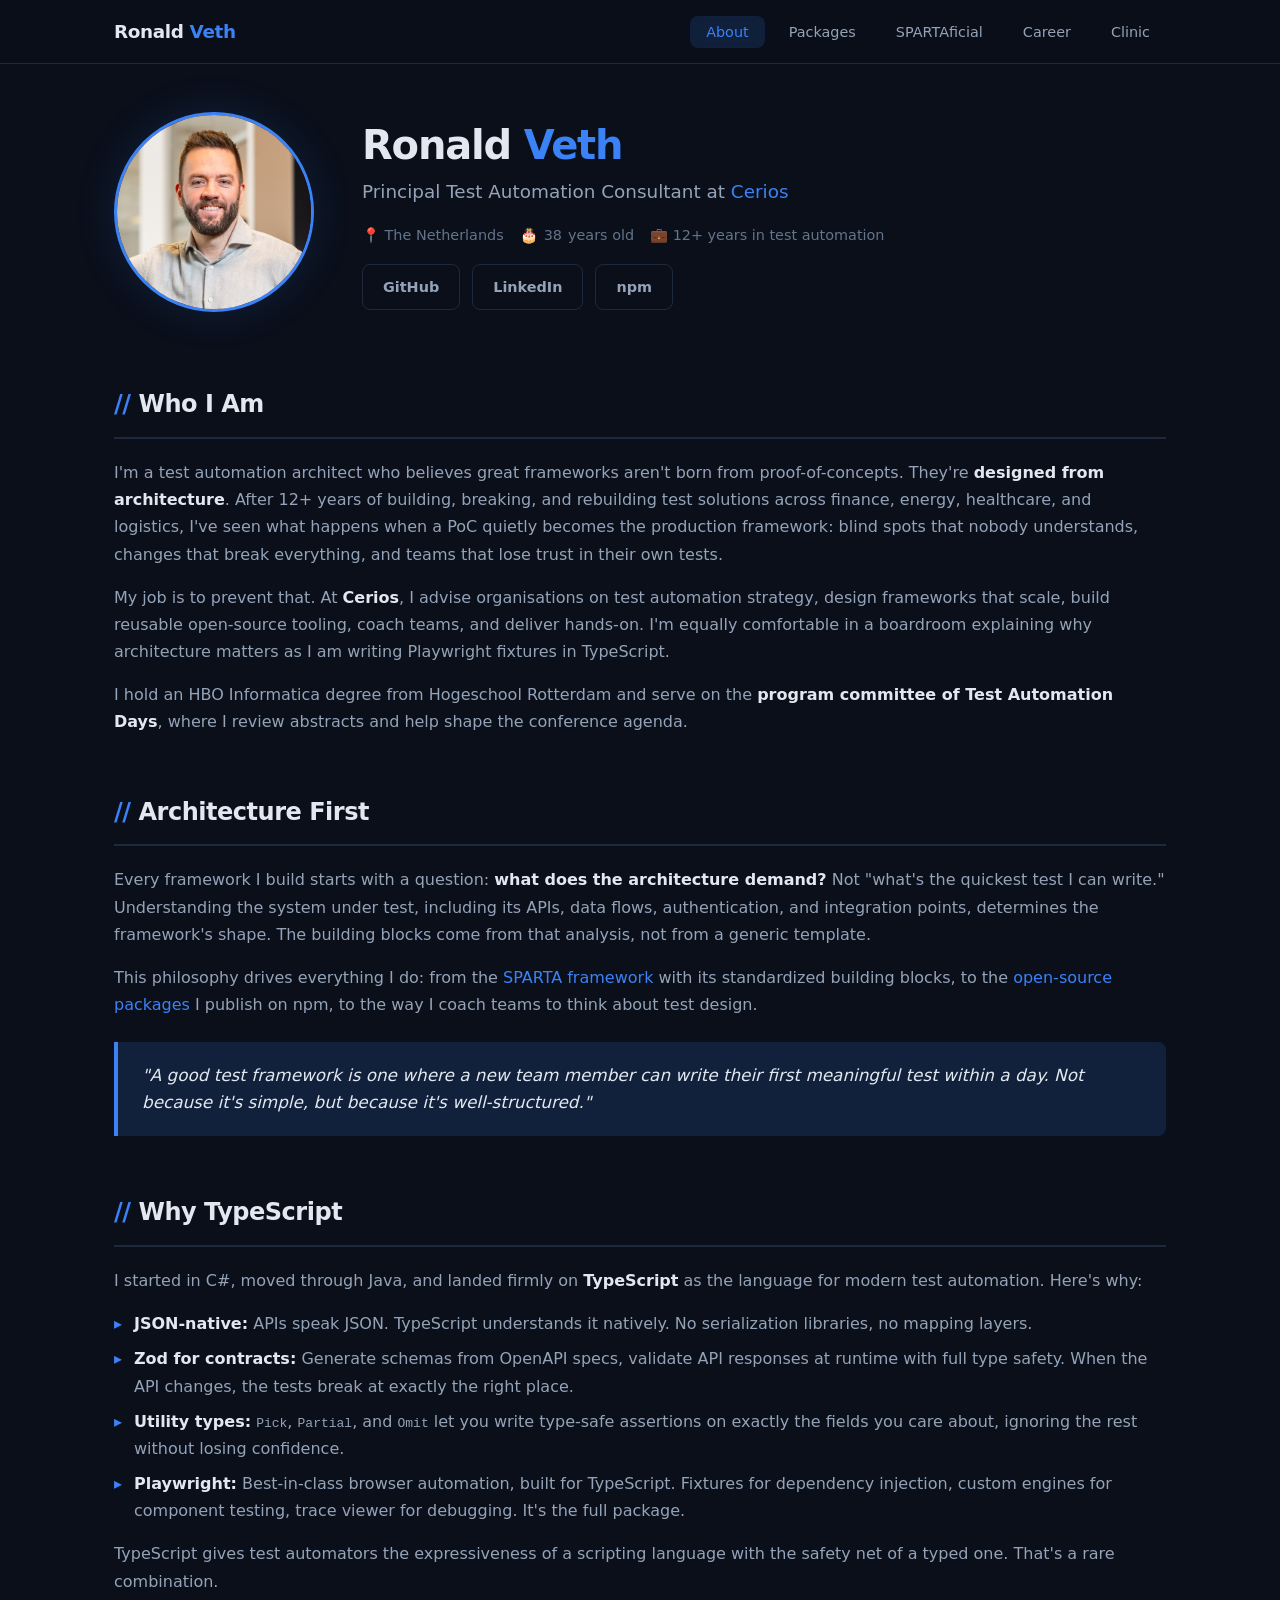
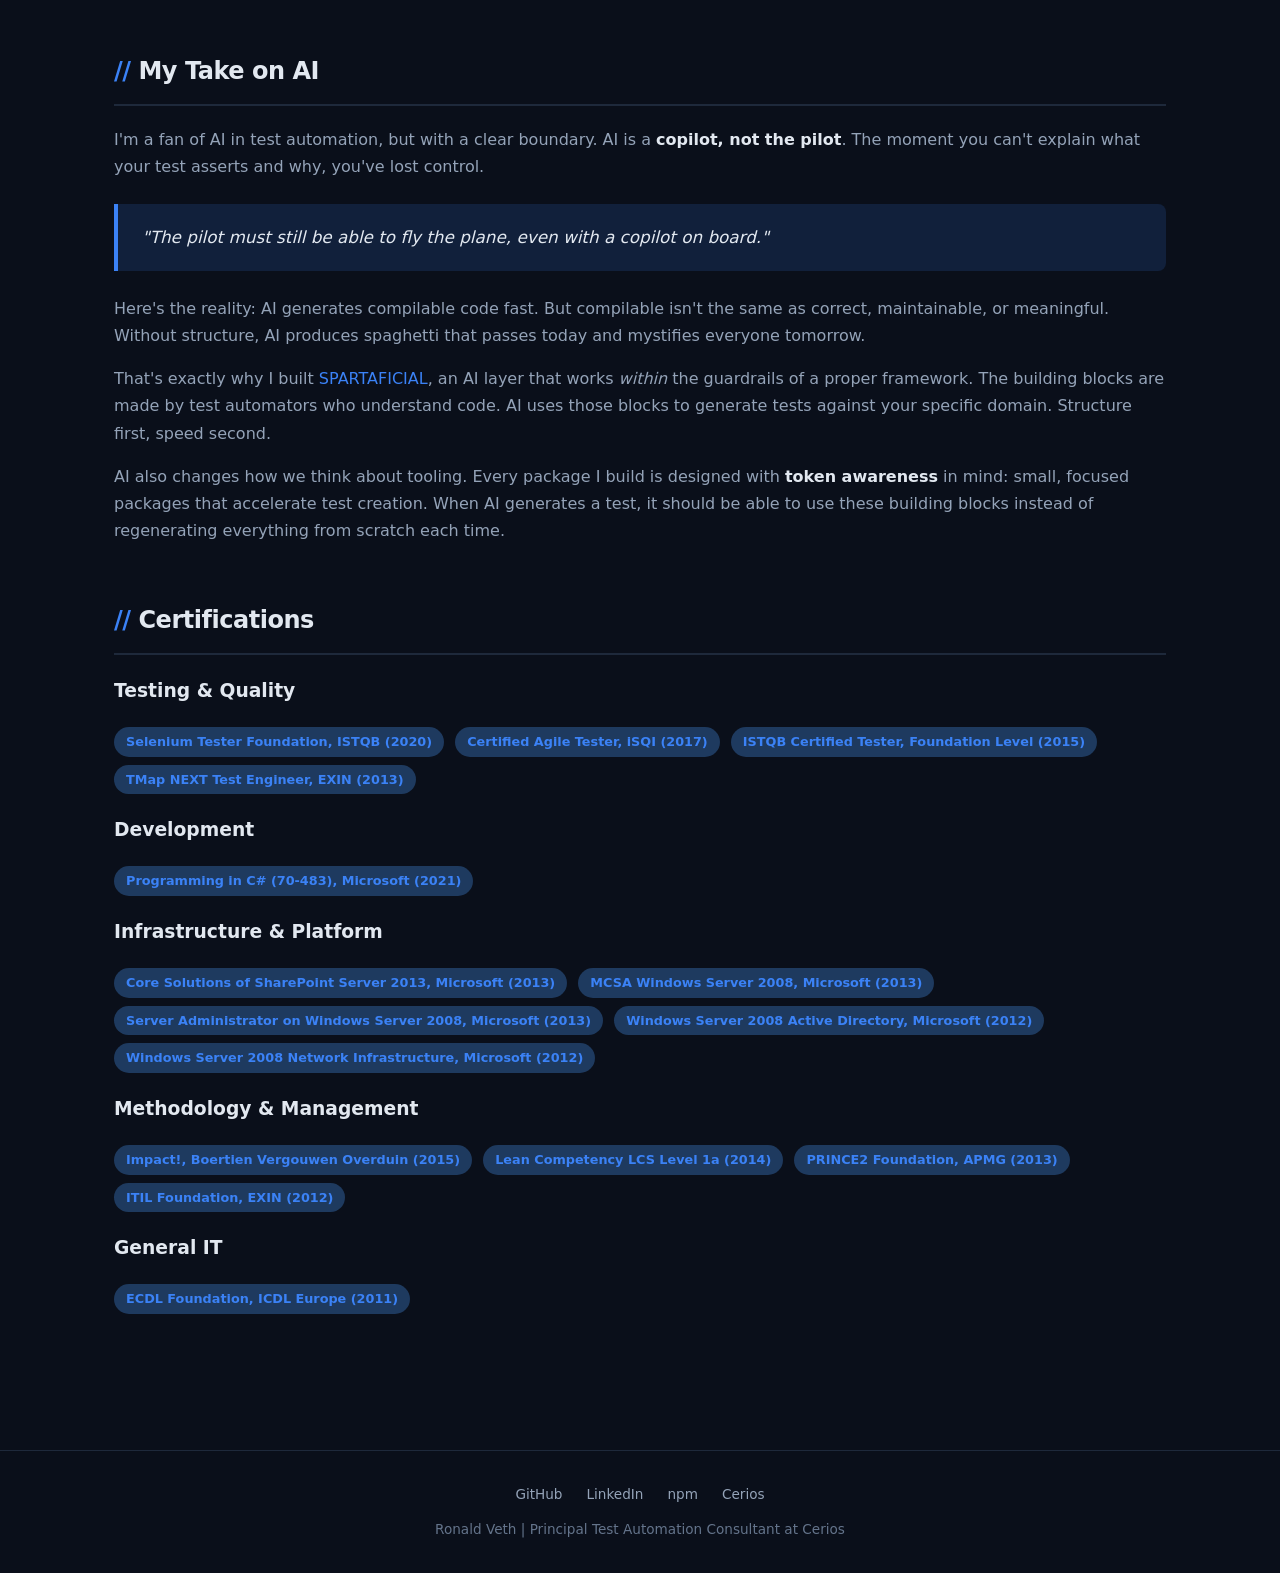
==== index.html @ 5d489020 "initial setup" ====
<!DOCTYPE html>
<html lang="en">
<head>
  <meta charset="UTF-8">
  <meta name="viewport" content="width=device-width, initial-scale=1.0">
  <title>Ronald Veth | Principal Test Automation Consultant</title>
  <meta name="description" content="Ronald Veth is a principal test automation consultant at Cerios, specializing in architecture-first test frameworks, TypeScript, Playwright, and the SPARTA framework.">
  <link rel="stylesheet" href="css/style.css">
</head>
<body>

  <!-- Navigation -->
  <nav class="nav">
    <div class="nav-inner">
      <a href="index.html" class="nav-logo">Ronald <span>Veth</span></a>
      <button class="nav-toggle" aria-label="Toggle navigation" aria-expanded="false">☰</button>
      <ul class="nav-links">
        <li><a href="index.html">About</a></li>
        <li><a href="packages.html">Packages</a></li>
        <li><a href="sparta.html">SPARTAficial</a></li>
        <li><a href="career.html">Career</a></li>
        <li><a href="clinic.html">Clinic</a></li>
      </ul>
    </div>
  </nav>

  <main class="main">

    <!-- Hero -->
    <section class="hero">
      <div class="hero-photo">
        <img src="images/profile.jpg" alt="Ronald Veth" class="profile-pic">
      </div>
      <div class="hero-text">
        <h1>Ronald <span>Veth</span></h1>
        <p class="hero-subtitle">Principal Test Automation Consultant at <a href="https://www.cerios.com/" target="_blank">Cerios</a></p>
        <div class="hero-meta">
          <span>📍 The Netherlands</span>
          <span>🎂 <span id="dynamic-age"></span> years old</span>
          <span>💼 12+ years in test automation</span>
        </div>
        <div class="btn-group">
          <a href="https://github.com/vethman" class="btn btn-outline" target="_blank" rel="noopener">GitHub</a>
          <a href="https://www.linkedin.com/in/ronald-veth-spartaficial/" class="btn btn-outline" target="_blank" rel="noopener">LinkedIn</a>
          <a href="https://www.npmjs.com/org/cerios" class="btn btn-outline" target="_blank" rel="noopener">npm</a>
        </div>
      </div>
    </section>

    <!-- Who I Am -->
    <section class="section">
      <h2 class="section-title"><span>//</span> Who I Am</h2>
      <div class="prose">
        <p>I'm a test automation architect who believes great frameworks aren't born from proof-of-concepts. They're <strong>designed from architecture</strong>. After 12+ years of building, breaking, and rebuilding test solutions across finance, energy, healthcare, and logistics, I've seen what happens when a PoC quietly becomes the production framework: blind spots that nobody understands, changes that break everything, and teams that lose trust in their own tests.</p>
        <p>My job is to prevent that. At <strong>Cerios</strong>, I advise organisations on test automation strategy, design frameworks that scale, build reusable open-source tooling, coach teams, and deliver hands-on. I'm equally comfortable in a boardroom explaining why architecture matters as I am writing Playwright fixtures in TypeScript.</p>
        <p>I hold an HBO Informatica degree from Hogeschool Rotterdam and serve on the <strong>program committee of Test Automation Days</strong>, where I review abstracts and help shape the conference agenda.</p>
      </div>
    </section>

    <!-- Philosophy -->
    <section class="section">
      <h2 class="section-title"><span>//</span> Architecture First</h2>
      <div class="prose">
        <p>Every framework I build starts with a question: <strong>what does the architecture demand?</strong> Not "what's the quickest test I can write." Understanding the system under test, including its APIs, data flows, authentication, and integration points, determines the framework's shape. The building blocks come from that analysis, not from a generic template.</p>
        <p>This philosophy drives everything I do: from the <a href="sparta.html">SPARTA framework</a> with its standardized building blocks, to the <a href="packages.html">open-source packages</a> I publish on npm, to the way I coach teams to think about test design.</p>
      </div>
      <div class="callout">
        "A good test framework is one where a new team member can write their first meaningful test within a day. Not because it's simple, but because it's well-structured."
      </div>
    </section>

    <!-- Why TypeScript -->
    <section class="section">
      <h2 class="section-title"><span>//</span> Why TypeScript</h2>
      <div class="prose">
        <p>I started in C#, moved through Java, and landed firmly on <strong>TypeScript</strong> as the language for modern test automation. Here's why:</p>
        <ul>
          <li><strong>JSON-native:</strong> APIs speak JSON. TypeScript understands it natively. No serialization libraries, no mapping layers.</li>
          <li><strong>Zod for contracts:</strong> Generate schemas from OpenAPI specs, validate API responses at runtime with full type safety. When the API changes, the tests break at exactly the right place.</li>
          <li><strong>Utility types:</strong> <code>Pick</code>, <code>Partial</code>, and <code>Omit</code> let you write type-safe assertions on exactly the fields you care about, ignoring the rest without losing confidence.</li>
          <li><strong>Playwright:</strong> Best-in-class browser automation, built for TypeScript. Fixtures for dependency injection, custom engines for component testing, trace viewer for debugging. It's the full package.</li>
        </ul>
        <p>TypeScript gives test automators the expressiveness of a scripting language with the safety net of a typed one. That's a rare combination.</p>
      </div>
    </section>

    <!-- AI Standpoint -->
    <section class="section">
      <h2 class="section-title"><span>//</span> My Take on AI</h2>
      <div class="prose">
        <p>I'm a fan of AI in test automation, but with a clear boundary. AI is a <strong>copilot, not the pilot</strong>. The moment you can't explain what your test asserts and why, you've lost control.</p>
      </div>
      <div class="callout">
        "The pilot must still be able to fly the plane, even with a copilot on board."
      </div>
      <div class="prose">
        <p>Here's the reality: AI generates compilable code fast. But compilable isn't the same as correct, maintainable, or meaningful. Without structure, AI produces spaghetti that passes today and mystifies everyone tomorrow.</p>
        <p>That's exactly why I built <a href="sparta.html">SPARTAFICIAL</a>, an AI layer that works <em>within</em> the guardrails of a proper framework. The building blocks are made by test automators who understand code. AI uses those blocks to generate tests against your specific domain. Structure first, speed second.</p>
        <p>AI also changes how we think about tooling. Every package I build is designed with <strong>token awareness</strong> in mind: small, focused packages that accelerate test creation. When AI generates a test, it should be able to use these building blocks instead of regenerating everything from scratch each time.</p>
      </div>
    </section>

    <!-- Certifications -->
    <section class="section">
      <h2 class="section-title"><span>//</span> Certifications</h2>

      <h3 style="margin-bottom: 12px; color: var(--text-primary);">Testing & Quality</h3>
      <div class="prose" style="margin-bottom: 20px;">
        <span class="tag">Selenium Tester Foundation, ISTQB (2020)</span>
        <span class="tag">Certified Agile Tester, iSQI (2017)</span>
        <span class="tag">ISTQB Certified Tester, Foundation Level (2015)</span>
        <span class="tag">TMap NEXT Test Engineer, EXIN (2013)</span>
      </div>

      <h3 style="margin-bottom: 12px; color: var(--text-primary);">Development</h3>
      <div class="prose" style="margin-bottom: 20px;">
        <span class="tag">Programming in C# (70-483), Microsoft (2021)</span>
      </div>

      <h3 style="margin-bottom: 12px; color: var(--text-primary);">Infrastructure & Platform</h3>
      <div class="prose" style="margin-bottom: 20px;">
        <span class="tag">Core Solutions of SharePoint Server 2013, Microsoft (2013)</span>
        <span class="tag">MCSA Windows Server 2008, Microsoft (2013)</span>
        <span class="tag">Server Administrator on Windows Server 2008, Microsoft (2013)</span>
        <span class="tag">Windows Server 2008 Active Directory, Microsoft (2012)</span>
        <span class="tag">Windows Server 2008 Network Infrastructure, Microsoft (2012)</span>
      </div>

      <h3 style="margin-bottom: 12px; color: var(--text-primary);">Methodology & Management</h3>
      <div class="prose" style="margin-bottom: 20px;">
        <span class="tag">Impact!, Boertien Vergouwen Overduin (2015)</span>
        <span class="tag">Lean Competency LCS Level 1a (2014)</span>
        <span class="tag">PRINCE2 Foundation, APMG (2013)</span>
        <span class="tag">ITIL Foundation, EXIN (2012)</span>
      </div>

      <h3 style="margin-bottom: 12px; color: var(--text-primary);">General IT</h3>
      <div class="prose">
        <span class="tag">ECDL Foundation, ICDL Europe (2011)</span>
      </div>
    </section>

  </main>

  <!-- Footer -->
  <footer class="footer">
    <div class="footer-links">
      <a href="https://github.com/vethman" target="_blank" rel="noopener">GitHub</a>
      <a href="https://www.linkedin.com/in/ronald-veth-spartaficial/" target="_blank" rel="noopener">LinkedIn</a>
      <a href="https://www.npmjs.com/org/cerios" target="_blank" rel="noopener">npm</a>
      <a href="https://www.cerios.nl" target="_blank" rel="noopener">Cerios</a>
    </div>
    <p>Ronald Veth | Principal Test Automation Consultant at Cerios</p>
  </footer>

  <script src="js/main.js"></script>
</body>
</html>
---- css/style.css ----
/* ============================================
   Ronald Veth — Bio Site
   Dark theme with blue accent
   ============================================ */

:root {
  --bg-primary: #0a0f1a;
  --bg-secondary: #111827;
  --bg-card: #1a2332;
  --bg-card-hover: #1e293b;
  --text-primary: #e2e8f0;
  --text-secondary: #94a3b8;
  --text-muted: #64748b;
  --accent: #3b82f6;
  --accent-hover: #60a5fa;
  --accent-subtle: #1e3a5f;
  --accent-glow: rgba(59, 130, 246, 0.15);
  --border: #1e293b;
  --border-accent: #2563eb;
  --nav-height: 64px;
  --max-width: 1100px;
  --radius: 12px;
  --radius-sm: 8px;
}

/* ---- Reset ---- */
*,
*::before,
*::after {
  margin: 0;
  padding: 0;
  box-sizing: border-box;
}

html {
  scroll-behavior: smooth;
  scroll-padding-top: calc(var(--nav-height) + 24px);
}

body {
  font-family: 'Segoe UI', system-ui, -apple-system, sans-serif;
  background: var(--bg-primary);
  color: var(--text-primary);
  line-height: 1.7;
  min-height: 100vh;
}

a {
  color: var(--accent);
  text-decoration: none;
  transition: color 0.2s;
}

a:hover {
  color: var(--accent-hover);
}

img {
  max-width: 100%;
  height: auto;
}

/* ---- Navigation ---- */
.nav {
  position: fixed;
  top: 0;
  left: 0;
  right: 0;
  height: var(--nav-height);
  background: rgba(10, 15, 26, 0.92);
  backdrop-filter: blur(12px);
  border-bottom: 1px solid var(--border);
  z-index: 1000;
  display: flex;
  align-items: center;
  justify-content: center;
}

.nav-inner {
  width: 100%;
  max-width: var(--max-width);
  padding: 0 24px;
  display: flex;
  align-items: center;
  justify-content: space-between;
}

.nav-logo {
  font-weight: 700;
  font-size: 1.15rem;
  color: var(--text-primary);
  letter-spacing: -0.02em;
}

.nav-logo span {
  color: var(--accent);
}

.nav-links {
  display: flex;
  list-style: none;
  gap: 8px;
}

.nav-links a {
  color: var(--text-secondary);
  padding: 8px 16px;
  border-radius: var(--radius-sm);
  font-size: 0.9rem;
  font-weight: 500;
  transition: color 0.2s, background 0.2s;
}

.nav-links a:hover,
.nav-links a.active {
  color: var(--text-primary);
  background: var(--accent-glow);
}

.nav-links a.active {
  color: var(--accent);
}

.nav-toggle {
  display: none;
  background: none;
  border: none;
  color: var(--text-primary);
  font-size: 1.5rem;
  cursor: pointer;
  padding: 4px;
}

/* ---- Main Content ---- */
.main {
  max-width: var(--max-width);
  margin: 0 auto;
  padding: calc(var(--nav-height) + 48px) 24px 80px;
}

/* ---- Hero Section ---- */
.hero {
  display: flex;
  align-items: center;
  gap: 48px;
  margin-bottom: 64px;
}

.hero-photo {
  flex-shrink: 0;
}

.profile-pic {
  width: 200px;
  height: 200px;
  border-radius: 50%;
  object-fit: cover;
  object-position: 52% 12%;
  border: 3px solid var(--accent);
  box-shadow: 0 0 40px var(--accent-glow);
}

.hero-text h1 {
  font-size: 2.5rem;
  font-weight: 800;
  letter-spacing: -0.03em;
  line-height: 1.15;
  margin-bottom: 8px;
}

.hero-text h1 span {
  color: var(--accent);
}

.hero-subtitle {
  font-size: 1.15rem;
  color: var(--text-secondary);
  margin-bottom: 16px;
}

.hero-meta {
  display: flex;
  flex-wrap: wrap;
  gap: 16px;
  font-size: 0.9rem;
  color: var(--text-muted);
}

.hero-meta span {
  display: flex;
  align-items: center;
  gap: 6px;
}

/* ---- Sections ---- */
.section {
  margin-bottom: 56px;
}

.section-title {
  font-size: 1.5rem;
  font-weight: 700;
  margin-bottom: 20px;
  padding-bottom: 12px;
  border-bottom: 2px solid var(--border);
  letter-spacing: -0.02em;
}

.section-title span {
  color: var(--accent);
}

/* ---- Cards ---- */
.card {
  background: var(--bg-card);
  border: 1px solid var(--border);
  border-radius: var(--radius);
  padding: 28px;
  margin-bottom: 20px;
  transition: border-color 0.2s, box-shadow 0.2s;
}

.card:hover {
  border-color: var(--border-accent);
  box-shadow: 0 0 24px var(--accent-glow);
}

.card h3 {
  font-size: 1.15rem;
  font-weight: 700;
  margin-bottom: 8px;
}

.card p {
  color: var(--text-secondary);
  font-size: 0.95rem;
}

.card-grid {
  display: grid;
  grid-template-columns: repeat(auto-fill, minmax(320px, 1fr));
  gap: 20px;
}

.card-grid .card {
  margin-bottom: 0;
}

/* ---- Tags / Badges ---- */
.tag {
  display: inline-block;
  background: var(--accent-subtle);
  color: var(--accent);
  padding: 4px 12px;
  border-radius: 999px;
  font-size: 0.8rem;
  font-weight: 600;
  margin-right: 6px;
  margin-top: 8px;
}

.tag-muted {
  background: var(--bg-secondary);
  color: var(--text-muted);
}

/* ---- Timeline ---- */
.timeline {
  position: relative;
  padding-left: 32px;
}

.timeline::before {
  content: '';
  position: absolute;
  left: 7px;
  top: 8px;
  bottom: 8px;
  width: 2px;
  background: var(--border);
}

.timeline-item {
  position: relative;
  margin-bottom: 36px;
}

.timeline-item::before {
  content: '';
  position: absolute;
  left: -29px;
  top: 8px;
  width: 12px;
  height: 12px;
  border-radius: 50%;
  background: var(--accent);
  border: 3px solid var(--bg-primary);
  box-shadow: 0 0 0 2px var(--accent);
}

.timeline-item h3 {
  font-size: 1.1rem;
  font-weight: 700;
  margin-bottom: 4px;
}

.timeline-date {
  font-size: 0.85rem;
  color: var(--accent);
  font-weight: 600;
  margin-bottom: 6px;
}

.timeline-item p {
  color: var(--text-secondary);
  font-size: 0.95rem;
}

/* ---- Quote / Callout ---- */
.callout {
  background: var(--accent-glow);
  border-left: 4px solid var(--accent);
  border-radius: 0 var(--radius-sm) var(--radius-sm) 0;
  padding: 20px 24px;
  margin: 24px 0;
  font-style: italic;
  color: var(--text-primary);
  font-size: 1.05rem;
  line-height: 1.6;
}

/* ---- Prose ---- */
.prose p {
  margin-bottom: 16px;
  color: var(--text-secondary);
}

.prose strong {
  color: var(--text-primary);
  font-weight: 600;
}

.prose ul {
  list-style: none;
  padding: 0;
  margin-bottom: 16px;
}

.prose ul li {
  position: relative;
  padding-left: 20px;
  margin-bottom: 8px;
  color: var(--text-secondary);
}

.prose ul li::before {
  content: '▸';
  position: absolute;
  left: 0;
  color: var(--accent);
  font-weight: 700;
}

/* ---- Link buttons ---- */
.btn {
  display: inline-flex;
  align-items: center;
  gap: 8px;
  padding: 10px 20px;
  border-radius: var(--radius-sm);
  font-weight: 600;
  font-size: 0.9rem;
  transition: background 0.2s, transform 0.1s;
}

.btn-primary {
  background: var(--accent);
  color: #fff;
}

.btn-primary:hover {
  background: var(--accent-hover);
  color: #fff;
  transform: translateY(-1px);
}

.btn-outline {
  border: 1px solid var(--border);
  color: var(--text-secondary);
}

.btn-outline:hover {
  border-color: var(--accent);
  color: var(--accent);
}

.btn-group {
  display: flex;
  flex-wrap: wrap;
  gap: 12px;
  margin-top: 16px;
}

/* ---- Package Card Specific ---- */
.package-card h3 .package-badge {
  font-size: 0.75rem;
  font-weight: 600;
  padding: 2px 8px;
  border-radius: 4px;
  margin-left: 8px;
  vertical-align: middle;
}

.badge-npm {
  background: #cb3837;
  color: #fff;
}

.badge-nuget {
  background: #512bd4;
  color: #fff;
}

/* ---- Feature List (Clinic) ---- */
.feature-grid {
  display: grid;
  grid-template-columns: repeat(auto-fill, minmax(280px, 1fr));
  gap: 20px;
}

.feature-item {
  background: var(--bg-card);
  border: 1px solid var(--border);
  border-radius: var(--radius);
  padding: 24px;
  text-align: center;
  transition: border-color 0.2s, box-shadow 0.2s;
}

.feature-item:hover {
  border-color: var(--border-accent);
  box-shadow: 0 0 24px var(--accent-glow);
}

.feature-icon {
  font-size: 2rem;
  margin-bottom: 12px;
}

.feature-item h3 {
  font-size: 1rem;
  font-weight: 700;
  margin-bottom: 8px;
}

.feature-item p {
  color: var(--text-secondary);
  font-size: 0.9rem;
}

/* ---- Footer ---- */
.footer {
  border-top: 1px solid var(--border);
  padding: 32px 24px;
  text-align: center;
  color: var(--text-muted);
  font-size: 0.85rem;
}

.footer a {
  color: var(--text-secondary);
}

.footer a:hover {
  color: var(--accent);
}

.footer-links {
  display: flex;
  justify-content: center;
  gap: 24px;
  margin-bottom: 12px;
}

/* ---- SPARTA Hero ---- */
.sparta-hero {
  display: flex;
  align-items: center;
  gap: 48px;
  margin-bottom: 64px;
}

.sparta-hero-img {
  flex-shrink: 0;
}

.spartan-pic {
  width: 220px;
  height: 220px;
  border-radius: var(--radius);
  object-fit: cover;
  border: 3px solid var(--accent);
  box-shadow: 0 0 40px var(--accent-glow);
}

.sparta-hero-text h1 {
  font-size: 2.5rem;
  font-weight: 800;
  letter-spacing: -0.03em;
  line-height: 1.15;
  margin-bottom: 8px;
}

.sparta-hero-text h1 span {
  color: var(--accent);
}

/* ---- SPARTA Diagram ---- */
.sparta-layers {
  display: flex;
  flex-direction: column;
  gap: 4px;
  margin: 24px 0;
}

.sparta-layer {
  padding: 16px 24px;
  border-radius: var(--radius-sm);
  font-weight: 700;
  text-align: center;
  font-size: 1rem;
  letter-spacing: 0.02em;
}

.layer-spartaficial {
  background: linear-gradient(135deg, var(--accent), #8b5cf6);
  color: #fff;
}

.layer-guardrails {
  background: #1e3a5f;
  color: var(--accent-hover);
}

.layer-accelerators {
  background: var(--bg-card);
  color: var(--text-primary);
  border: 1px solid var(--border);
}

.layer-building-blocks {
  background: var(--bg-secondary);
  color: var(--text-secondary);
  border: 1px solid var(--border);
}

.layer-playwright {
  background: var(--bg-primary);
  color: var(--text-muted);
  border: 1px solid var(--border);
}

/* ---- Responsive ---- */
@media (max-width: 768px) {
  .hero {
    flex-direction: column;
    text-align: center;
    gap: 24px;
  }

  .hero-meta {
    justify-content: center;
  }

  .hero-text h1 {
    font-size: 1.8rem;
  }

  .profile-pic {
    width: 160px;
    height: 160px;
  }

  .sparta-hero {
    flex-direction: column;
    text-align: center;
    gap: 24px;
  }

  .sparta-hero-text h1 {
    font-size: 1.8rem;
  }

  .spartan-pic {
    width: 180px;
    height: 180px;
  }

  .section-title {
    font-size: 1.25rem;
  }

  .card-grid {
    grid-template-columns: 1fr;
  }

  .feature-grid {
    grid-template-columns: 1fr;
  }

  .nav-links {
    display: none;
    position: absolute;
    top: var(--nav-height);
    left: 0;
    right: 0;
    background: rgba(10, 15, 26, 0.98);
    flex-direction: column;
    padding: 16px;
    border-bottom: 1px solid var(--border);
  }

  .nav-links.open {
    display: flex;
  }

  .nav-toggle {
    display: block;
  }

  .btn-group {
    justify-content: center;
  }

  .timeline {
    padding-left: 24px;
  }

  .timeline-item::before {
    left: -21px;
  }
}

@media (max-width: 480px) {
  .main {
    padding: calc(var(--nav-height) + 32px) 16px 60px;
  }

  .hero-text h1 {
    font-size: 1.5rem;
  }

  .card {
    padding: 20px;
  }
}
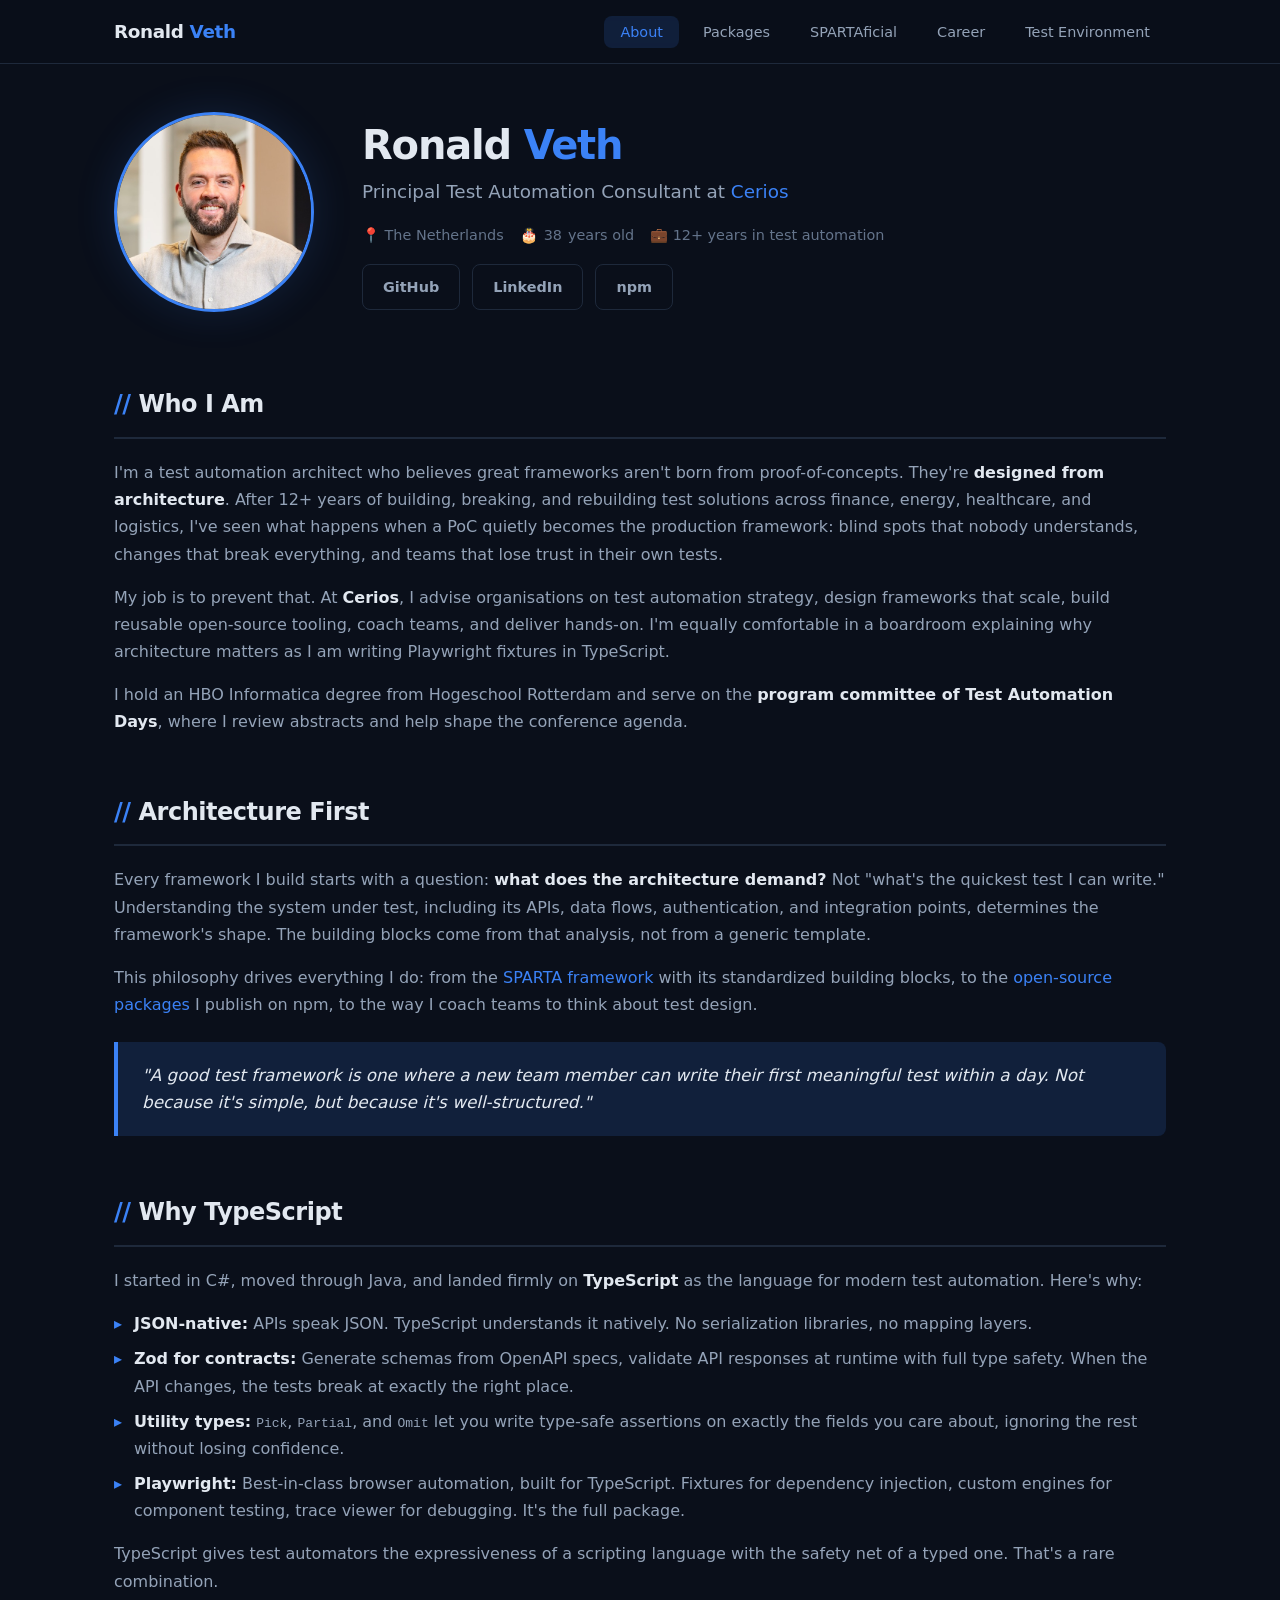
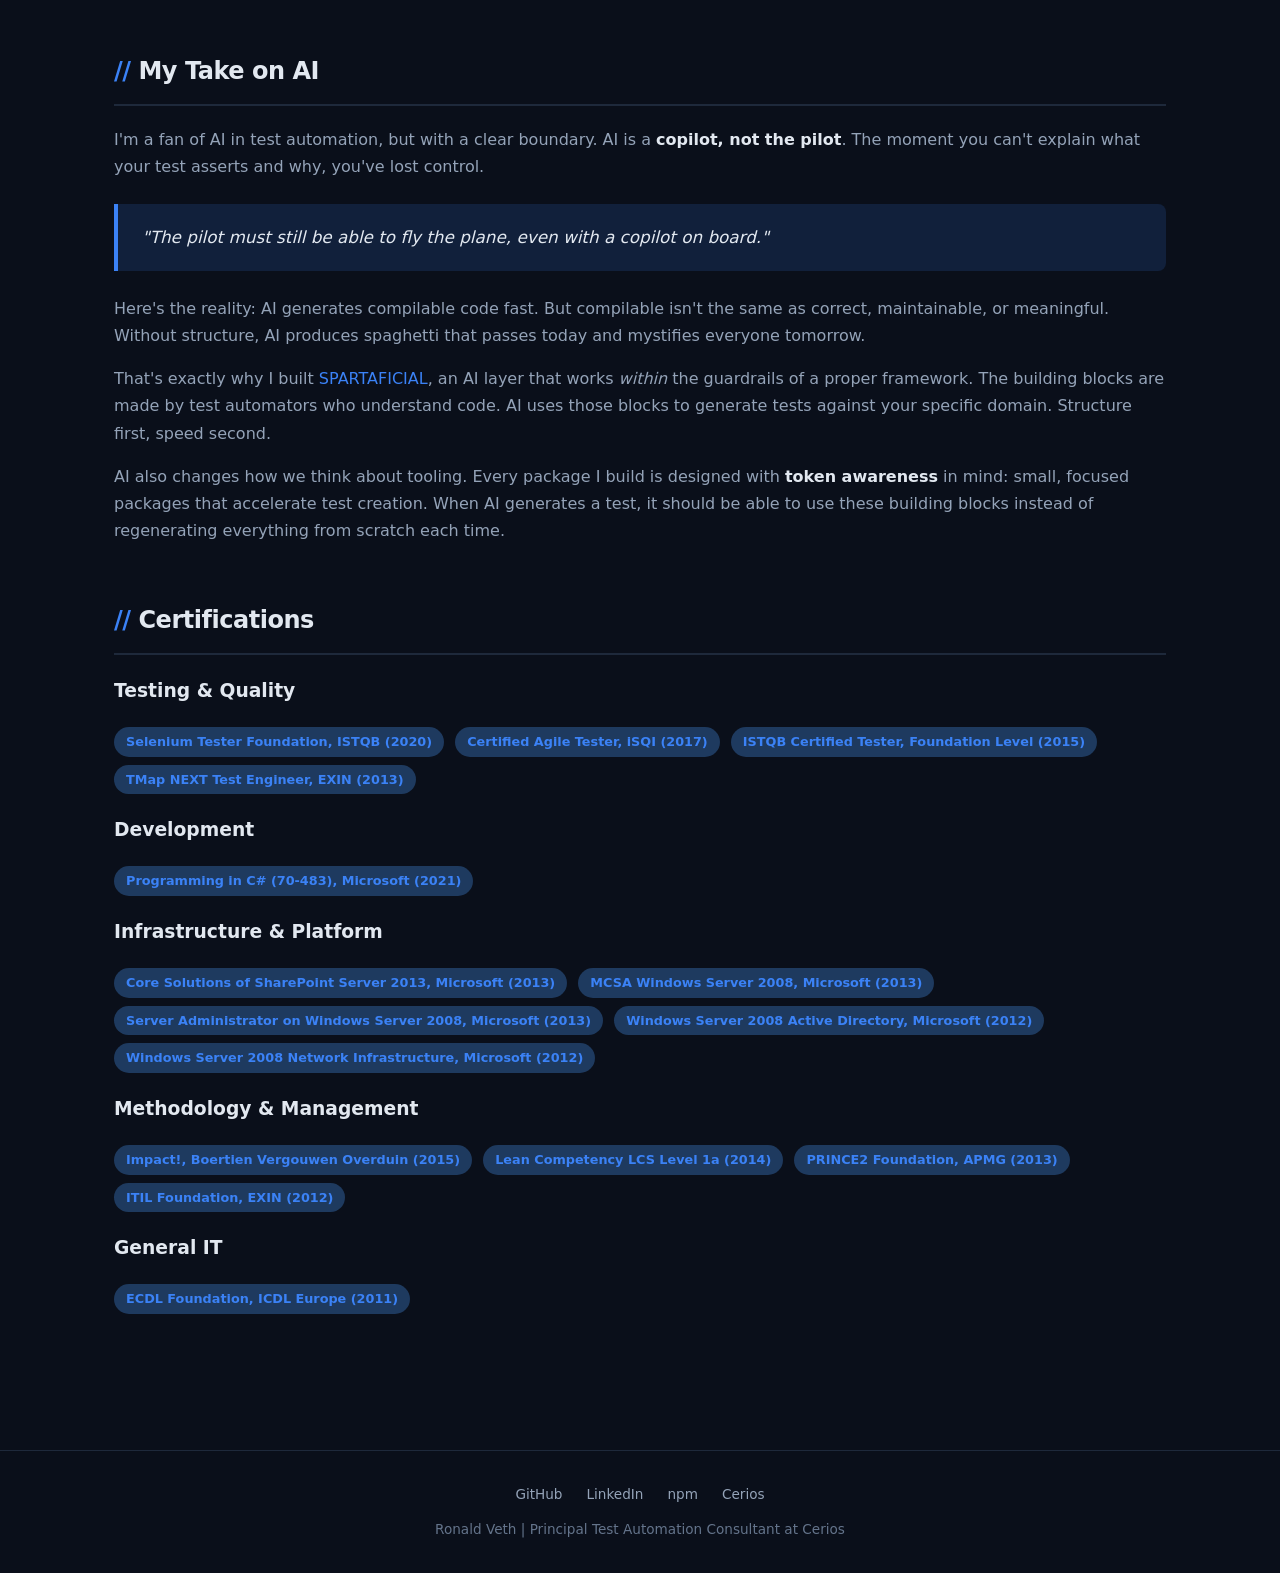
==== commit 4627c986: "Update navigation links to rename 'Clinic' to 'Test Environment'" ====
--- a/index.html
+++ b/index.html
@@ -19,7 +19,7 @@
         <li><a href="packages.html">Packages</a></li>
         <li><a href="sparta.html">SPARTAficial</a></li>
         <li><a href="career.html">Career</a></li>
-        <li><a href="clinic.html">Clinic</a></li>
+        <li><a href="clinic.html">Test Environment</a></li>
       </ul>
     </div>
   </nav>
